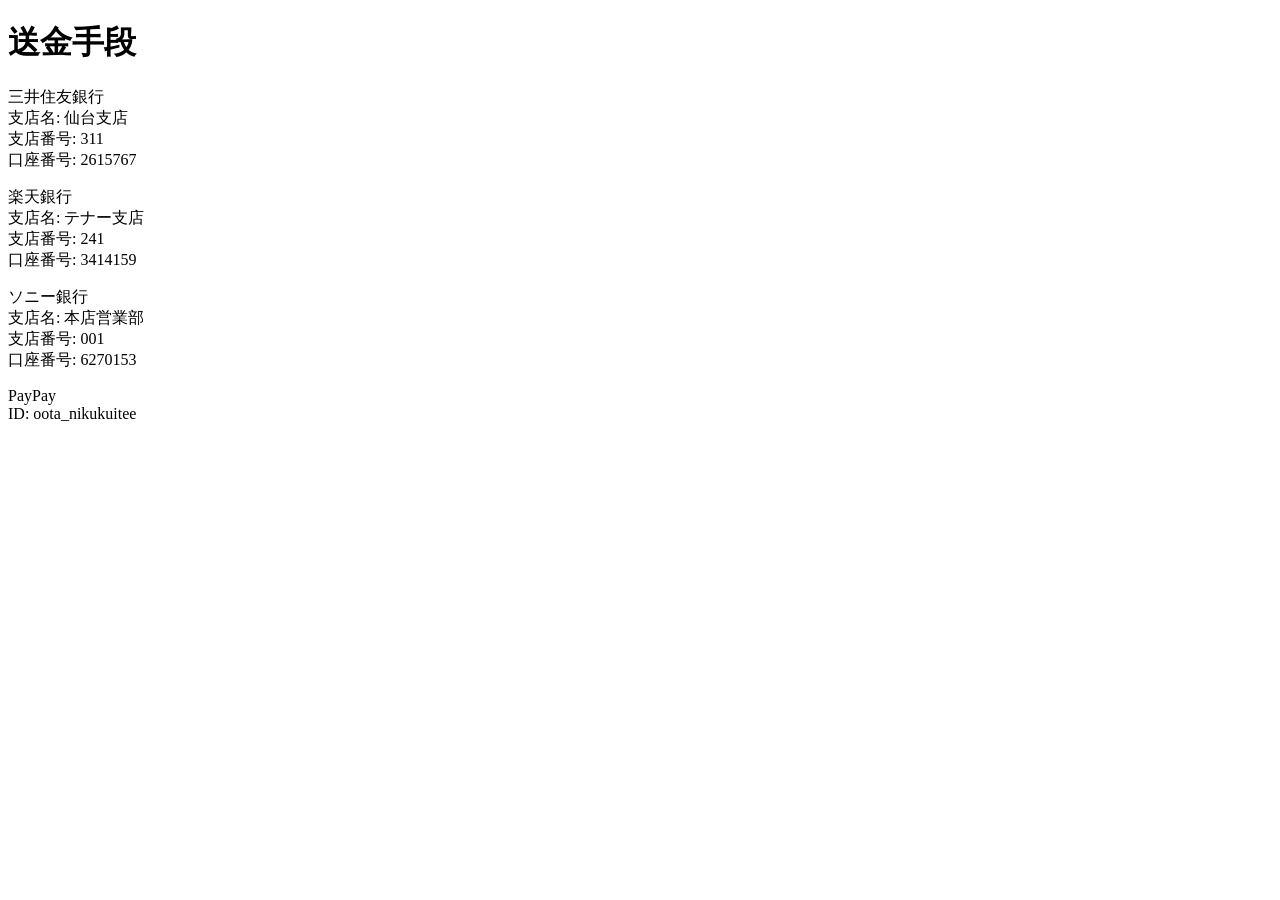
==== payment/index.html @ 0c88f000 "Update index.html" ====
<!DOCTYPE html>
<html lang="ja">
  <head>
    <meta charset="UTF-8" />
    <title>送金手段</title>
  </head>
  <body>
    <h1>送金手段</h1>

    <p>
      三井住友銀行<br />
      支店名: 仙台支店<br />
      支店番号: 311<br />
      口座番号: 2615767
    </p>
    
    <p>
      楽天銀行<br />
      支店名: テナー支店<br />
      支店番号: 241<br />
      口座番号: 3414159
    </p>

    <p>
      ソニー銀行<br />
      支店名: 本店営業部<br />
      支店番号: 001<br />
      口座番号: 6270153
    </p>
    
    <p>
      PayPay<br />
      ID: oota_nikukuitee
    </p>
  </body>
</html>
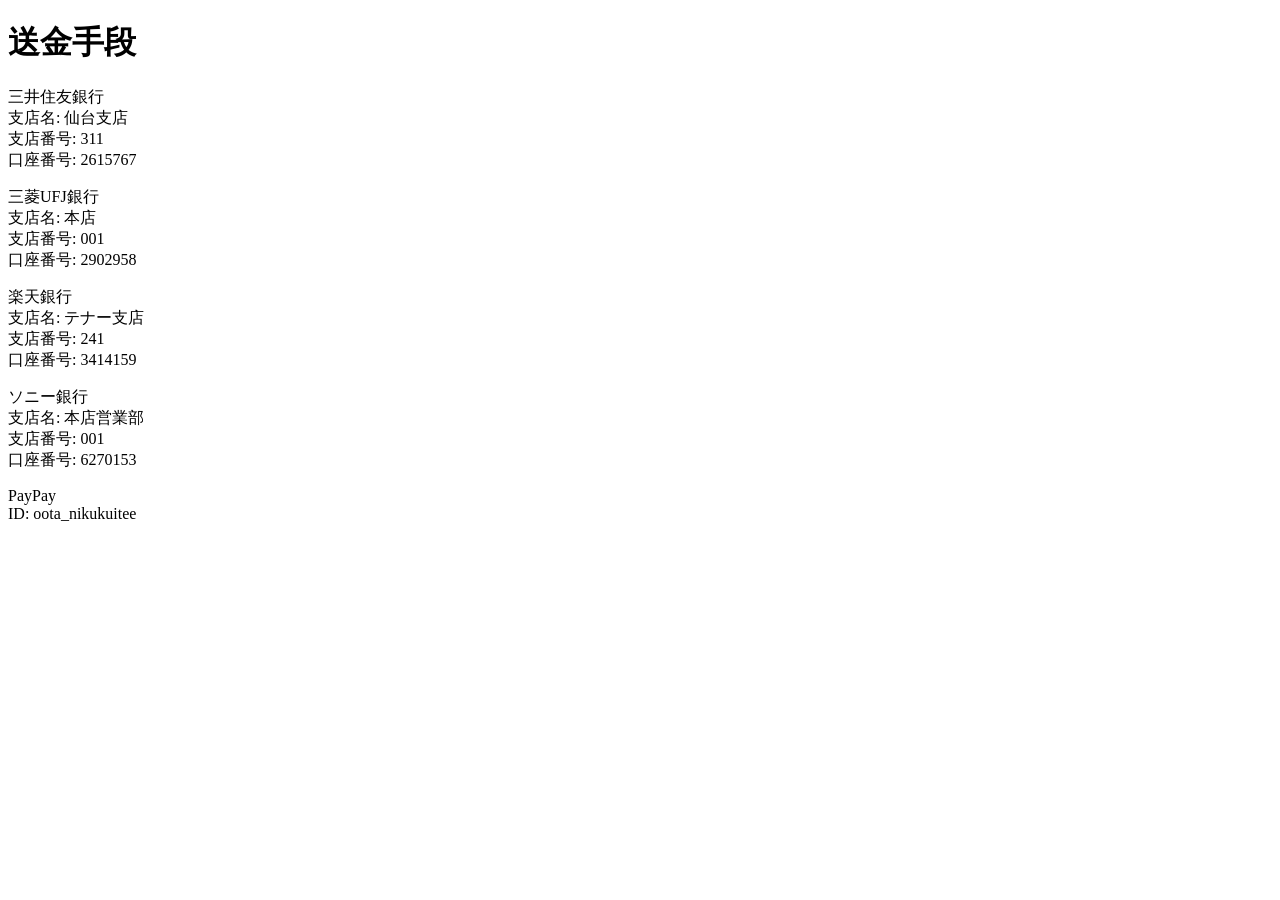
==== commit 0eb98aea: "docs: payment address" ====
--- a/payment/index.html
+++ b/payment/index.html
@@ -13,7 +13,14 @@
       支店番号: 311<br />
       口座番号: 2615767
     </p>
-    
+
+    <p>
+      三菱UFJ銀行<br />
+      支店名: 本店<br />
+      支店番号: 001<br />
+      口座番号: 2902958
+    </p>
+
     <p>
       楽天銀行<br />
       支店名: テナー支店<br />
@@ -27,7 +34,7 @@
       支店番号: 001<br />
       口座番号: 6270153
     </p>
-    
+
     <p>
       PayPay<br />
       ID: oota_nikukuitee
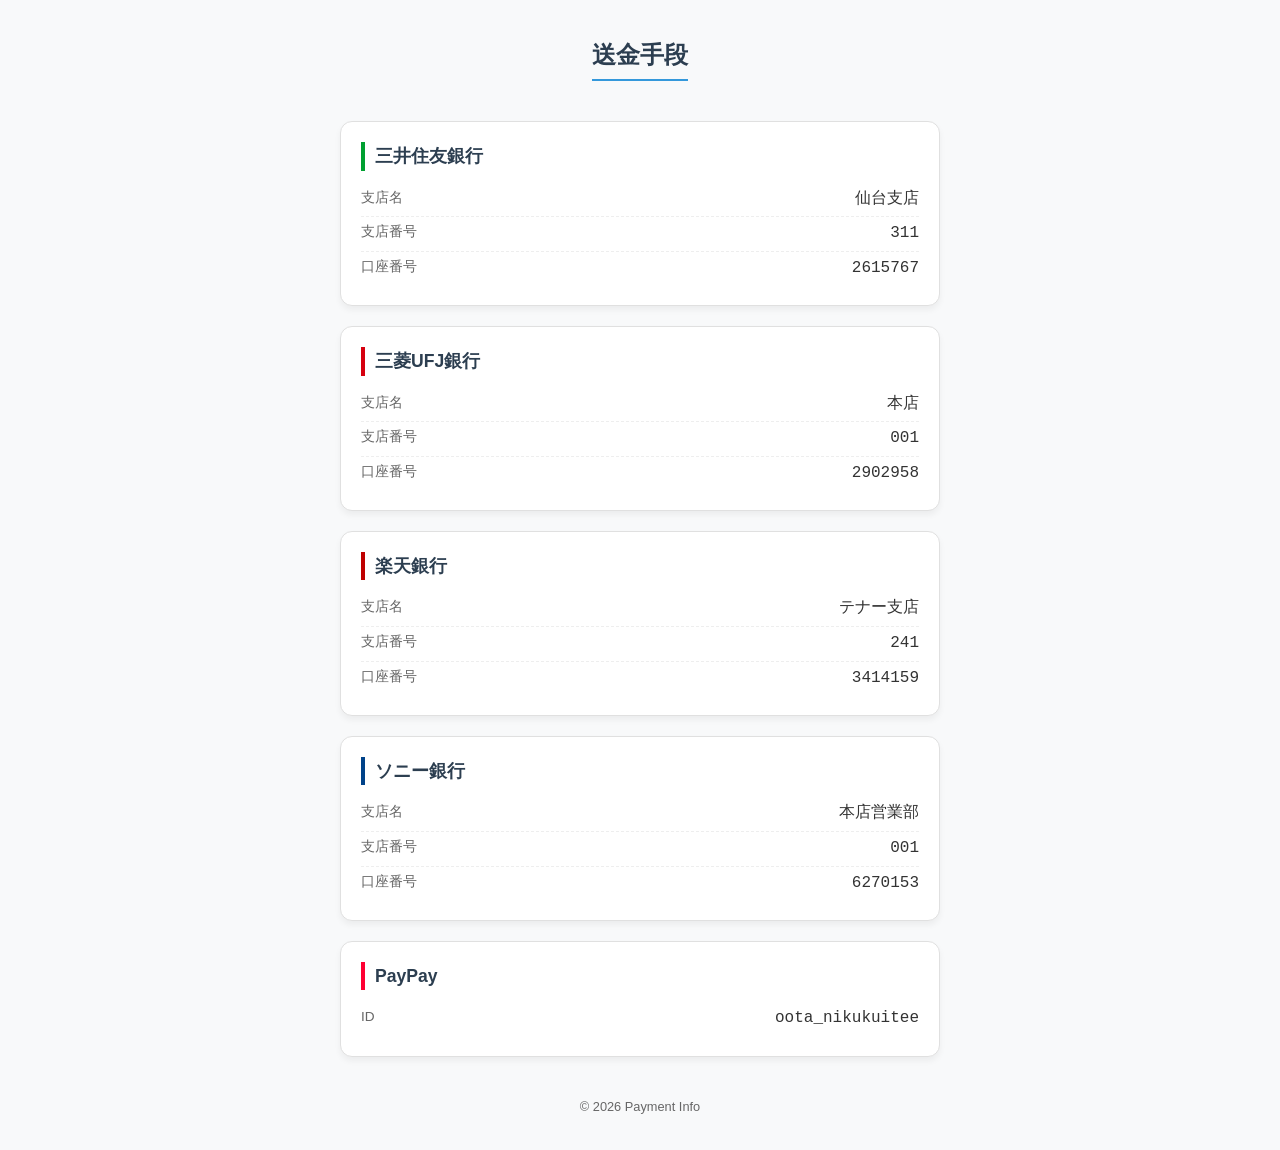
==== commit bc83712b: "feat: change payment page style" ====
--- a/payment/index.html
+++ b/payment/index.html
@@ -1,43 +1,264 @@
 <!DOCTYPE html>
 <html lang="ja">
-  <head>
-    <meta charset="UTF-8" />
-    <title>送金手段</title>
-  </head>
-  <body>
-    <h1>送金手段</h1>
-
-    <p>
-      三井住友銀行<br />
-      支店名: 仙台支店<br />
-      支店番号: 311<br />
-      口座番号: 2615767
-    </p>
-
-    <p>
-      三菱UFJ銀行<br />
-      支店名: 本店<br />
-      支店番号: 001<br />
-      口座番号: 2902958
-    </p>
-
-    <p>
-      楽天銀行<br />
-      支店名: テナー支店<br />
-      支店番号: 241<br />
-      口座番号: 3414159
-    </p>
-
-    <p>
-      ソニー銀行<br />
-      支店名: 本店営業部<br />
-      支店番号: 001<br />
-      口座番号: 6270153
-    </p>
-
-    <p>
-      PayPay<br />
-      ID: oota_nikukuitee
-    </p>
-  </body>
+
+<head>
+  <meta charset="UTF-8">
+  <meta name="viewport" content="width=device-width, initial-scale=1.0">
+  <title>送金手段</title>
+  <style>
+    :root {
+      --primary-color: #2c3e50;
+      --bg-color: #f8f9fa;
+      --card-bg: #ffffff;
+      --text-main: #333333;
+      --text-sub: #666666;
+      --border-color: #e0e0e0;
+      --accent-color: #3498db;
+    }
+
+    body {
+      font-family: "Helvetica Neue", Arial, "Hiragino Kaku Gothic ProN", "Hiragino Sans", Meiryo, sans-serif;
+      background-color: var(--bg-color);
+      color: var(--text-main);
+      line-height: 1.6;
+      margin: 0;
+      padding: 20px;
+      display: flex;
+      justify-content: center;
+    }
+
+    .container {
+      max-width: 600px;
+      width: 100%;
+    }
+
+    header {
+      text-align: center;
+      margin-bottom: 30px;
+    }
+
+    h1 {
+      font-size: 1.5rem;
+      color: var(--primary-color);
+      margin-bottom: 10px;
+      border-bottom: 2px solid var(--accent-color);
+      display: inline-block;
+      padding-bottom: 5px;
+    }
+
+    .notice {
+      font-size: 0.9rem;
+      color: var(--text-sub);
+      margin-bottom: 20px;
+      text-align: center;
+    }
+
+    .card-grid {
+      display: grid;
+      gap: 20px;
+    }
+
+    .card {
+      background: var(--card-bg);
+      border-radius: 12px;
+      padding: 20px;
+      box-shadow: 0 4px 6px rgba(0, 0, 0, 0.05);
+      border: 1px solid var(--border-color);
+      transition: transform 0.2s ease;
+    }
+
+    .card:hover {
+      transform: translateY(-2px);
+      box-shadow: 0 6px 12px rgba(0, 0, 0, 0.1);
+    }
+
+    .bank-name {
+      font-weight: bold;
+      font-size: 1.1rem;
+      color: var(--primary-color);
+      margin-bottom: 12px;
+      display: flex;
+      align-items: center;
+      border-left: 4px solid var(--accent-color);
+      padding-left: 10px;
+    }
+
+    .info-row {
+      display: flex;
+      justify-content: space-between;
+      padding: 4px 0;
+      border-bottom: 1px dashed #eee;
+    }
+
+    .info-row:last-child {
+      border-bottom: none;
+    }
+
+    .label {
+      color: var(--text-sub);
+      font-size: 0.85rem;
+      flex-shrink: 0;
+      width: 80px;
+    }
+
+    .value {
+      font-family: "SF Mono", "Monaco", "Inconsolata", monospace;
+      font-weight: 500;
+      color: var(--text-main);
+      text-align: right;
+      word-break: break-all;
+    }
+
+    .copy-btn {
+      background: none;
+      border: 1px solid var(--accent-color);
+      color: var(--accent-color);
+      border-radius: 4px;
+      padding: 2px 8px;
+      font-size: 0.7rem;
+      cursor: pointer;
+      margin-left: 8px;
+      transition: all 0.2s;
+    }
+
+    .copy-btn:hover {
+      background: var(--accent-color);
+      color: white;
+    }
+
+    /* Bank specific colors */
+    .smbc {
+      --accent-color: #00a031;
+    }
+
+    .mufg {
+      --accent-color: #d6000f;
+    }
+
+    .rakuten {
+      --accent-color: #bf0000;
+    }
+
+    .sony {
+      --accent-color: #004289;
+    }
+
+    .paypay {
+      --accent-color: #ff0033;
+    }
+
+    footer {
+      margin-top: 40px;
+      text-align: center;
+      font-size: 0.8rem;
+      color: var(--text-sub);
+    }
+
+    @media (max-width: 480px) {
+      body {
+        padding: 15px;
+      }
+
+      .card {
+        padding: 15px;
+      }
+
+      h1 {
+        font-size: 1.3rem;
+      }
+    }
+  </style>
+</head>
+
+<body>
+  <div class="container">
+    <header>
+      <h1>送金手段</h1>
+    </header>
+
+    <div class="card-grid">
+      <!-- 三井住友銀行 -->
+      <div class="card smbc">
+        <div class="bank-name">三井住友銀行</div>
+        <div class="info-row">
+          <span class="label">支店名</span>
+          <span class="value">仙台支店</span>
+        </div>
+        <div class="info-row">
+          <span class="label">支店番号</span>
+          <span class="value">311</span>
+        </div>
+        <div class="info-row">
+          <span class="label">口座番号</span>
+          <span class="value">2615767</span>
+        </div>
+      </div>
+
+      <!-- 三菱UFJ銀行 -->
+      <div class="card mufg">
+        <div class="bank-name">三菱UFJ銀行</div>
+        <div class="info-row">
+          <span class="label">支店名</span>
+          <span class="value">本店</span>
+        </div>
+        <div class="info-row">
+          <span class="label">支店番号</span>
+          <span class="value">001</span>
+        </div>
+        <div class="info-row">
+          <span class="label">口座番号</span>
+          <span class="value">2902958</span>
+        </div>
+      </div>
+
+      <!-- 楽天銀行 -->
+      <div class="card rakuten">
+        <div class="bank-name">楽天銀行</div>
+        <div class="info-row">
+          <span class="label">支店名</span>
+          <span class="value">テナー支店</span>
+        </div>
+        <div class="info-row">
+          <span class="label">支店番号</span>
+          <span class="value">241</span>
+        </div>
+        <div class="info-row">
+          <span class="label">口座番号</span>
+          <span class="value">3414159</span>
+        </div>
+      </div>
+
+      <!-- ソニー銀行 -->
+      <div class="card sony">
+        <div class="bank-name">ソニー銀行</div>
+        <div class="info-row">
+          <span class="label">支店名</span>
+          <span class="value">本店営業部</span>
+        </div>
+        <div class="info-row">
+          <span class="label">支店番号</span>
+          <span class="value">001</span>
+        </div>
+        <div class="info-row">
+          <span class="label">口座番号</span>
+          <span class="value">6270153</span>
+        </div>
+      </div>
+
+      <!-- PayPay -->
+      <div class="card paypay">
+        <div class="bank-name">PayPay</div>
+        <div class="info-row">
+          <span class="label">ID</span>
+          <span class="value">oota_nikukuitee</span>
+        </div>
+      </div>
+    </div>
+
+    <footer>
+      <p>&copy; 2026 Payment Info</p>
+    </footer>
+  </div>
+</body>
+
 </html>
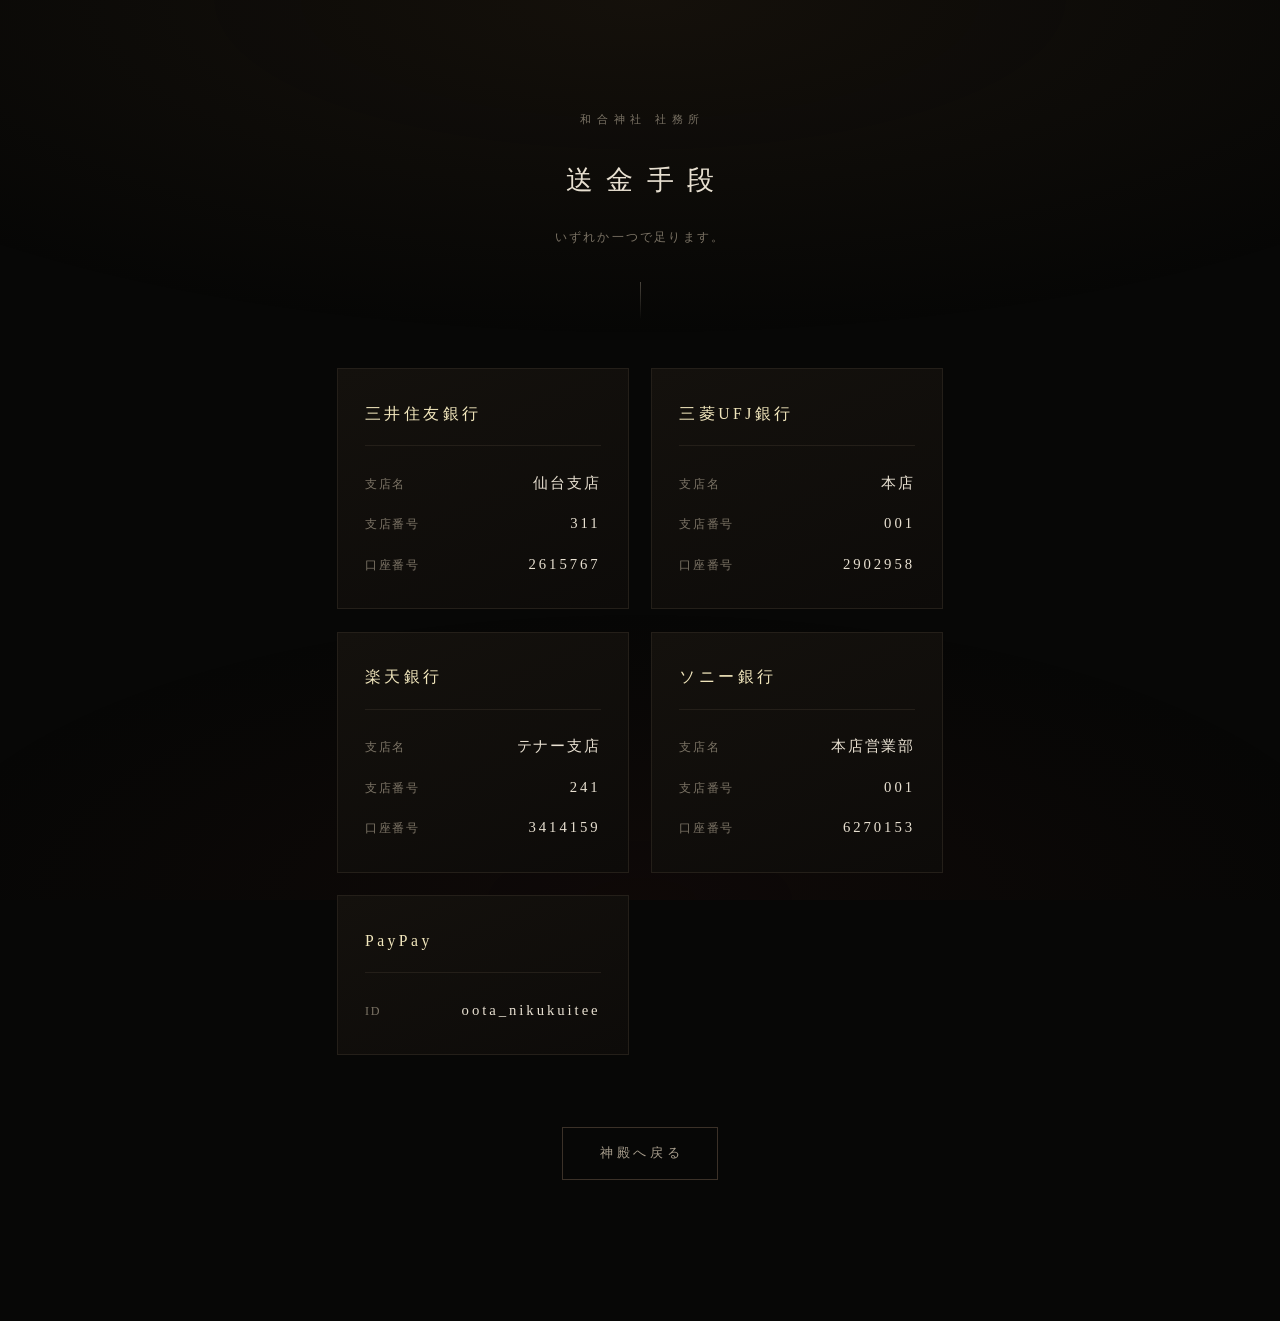
==== commit 689cea89: "fix: 社務所ページに装丁を与える payment ページにはスタイルが一枚も当たっておらず、本殿の闇から来ると 既定の白背景・Times のまま素の状態で表示されていた。viewport の指定も" ====
--- a/payment/index.html
+++ b/payment/index.html
@@ -2,263 +2,77 @@
 <html lang="ja">
 
 <head>
-  <meta charset="UTF-8">
-  <meta name="viewport" content="width=device-width, initial-scale=1.0">
+  <meta charset="UTF-8" />
+  <meta name="viewport" content="width=device-width, initial-scale=1" />
+  <meta name="color-scheme" content="dark" />
   <title>送金手段</title>
-  <style>
-    :root {
-      --primary-color: #2c3e50;
-      --bg-color: #f8f9fa;
-      --card-bg: #ffffff;
-      --text-main: #333333;
-      --text-sub: #666666;
-      --border-color: #e0e0e0;
-      --accent-color: #3498db;
-    }
-
-    body {
-      font-family: "Helvetica Neue", Arial, "Hiragino Kaku Gothic ProN", "Hiragino Sans", Meiryo, sans-serif;
-      background-color: var(--bg-color);
-      color: var(--text-main);
-      line-height: 1.6;
-      margin: 0;
-      padding: 20px;
-      display: flex;
-      justify-content: center;
-    }
-
-    .container {
-      max-width: 600px;
-      width: 100%;
-    }
-
-    header {
-      text-align: center;
-      margin-bottom: 30px;
-    }
-
-    h1 {
-      font-size: 1.5rem;
-      color: var(--primary-color);
-      margin-bottom: 10px;
-      border-bottom: 2px solid var(--accent-color);
-      display: inline-block;
-      padding-bottom: 5px;
-    }
-
-    .notice {
-      font-size: 0.9rem;
-      color: var(--text-sub);
-      margin-bottom: 20px;
-      text-align: center;
-    }
-
-    .card-grid {
-      display: grid;
-      gap: 20px;
-    }
-
-    .card {
-      background: var(--card-bg);
-      border-radius: 12px;
-      padding: 20px;
-      box-shadow: 0 4px 6px rgba(0, 0, 0, 0.05);
-      border: 1px solid var(--border-color);
-      transition: transform 0.2s ease;
-    }
-
-    .card:hover {
-      transform: translateY(-2px);
-      box-shadow: 0 6px 12px rgba(0, 0, 0, 0.1);
-    }
-
-    .bank-name {
-      font-weight: bold;
-      font-size: 1.1rem;
-      color: var(--primary-color);
-      margin-bottom: 12px;
-      display: flex;
-      align-items: center;
-      border-left: 4px solid var(--accent-color);
-      padding-left: 10px;
-    }
-
-    .info-row {
-      display: flex;
-      justify-content: space-between;
-      padding: 4px 0;
-      border-bottom: 1px dashed #eee;
-    }
-
-    .info-row:last-child {
-      border-bottom: none;
-    }
-
-    .label {
-      color: var(--text-sub);
-      font-size: 0.85rem;
-      flex-shrink: 0;
-      width: 80px;
-    }
-
-    .value {
-      font-family: "SF Mono", "Monaco", "Inconsolata", monospace;
-      font-weight: 500;
-      color: var(--text-main);
-      text-align: right;
-      word-break: break-all;
-    }
-
-    .copy-btn {
-      background: none;
-      border: 1px solid var(--accent-color);
-      color: var(--accent-color);
-      border-radius: 4px;
-      padding: 2px 8px;
-      font-size: 0.7rem;
-      cursor: pointer;
-      margin-left: 8px;
-      transition: all 0.2s;
-    }
-
-    .copy-btn:hover {
-      background: var(--accent-color);
-      color: white;
-    }
-
-    /* Bank specific colors */
-    .smbc {
-      --accent-color: #00a031;
-    }
-
-    .mufg {
-      --accent-color: #d6000f;
-    }
-
-    .rakuten {
-      --accent-color: #bf0000;
-    }
-
-    .sony {
-      --accent-color: #004289;
-    }
-
-    .paypay {
-      --accent-color: #ff0033;
-    }
-
-    footer {
-      margin-top: 40px;
-      text-align: center;
-      font-size: 0.8rem;
-      color: var(--text-sub);
-    }
-
-    @media (max-width: 480px) {
-      body {
-        padding: 15px;
-      }
-
-      .card {
-        padding: 15px;
-      }
-
-      h1 {
-        font-size: 1.3rem;
-      }
-    }
-  </style>
+  <meta name="description" content="和合神社 社務所。奉納の手続き。" />
+  <meta name="robots" content="noindex" />
+  <link rel="icon" href="../images/mayo_fusion.png" />
+  <link rel="stylesheet" href="../assets/payment.css" />
 </head>
 
 <body>
-  <div class="container">
-    <header>
-      <h1>送金手段</h1>
+  <main class="sheet">
+
+    <header class="sheet__head">
+      <p class="sheet__over">和合神社 社務所</p>
+      <h1 class="sheet__title">送金手段</h1>
+      <p class="sheet__note">いずれか一つで足ります。</p>
     </header>
 
-    <div class="card-grid">
-      <!-- 三井住友銀行 -->
-      <div class="card smbc">
-        <div class="bank-name">三井住友銀行</div>
-        <div class="info-row">
-          <span class="label">支店名</span>
-          <span class="value">仙台支店</span>
-        </div>
-        <div class="info-row">
-          <span class="label">支店番号</span>
-          <span class="value">311</span>
-        </div>
-        <div class="info-row">
-          <span class="label">口座番号</span>
-          <span class="value">2615767</span>
-        </div>
-      </div>
+    <ul class="accounts">
 
-      <!-- 三菱UFJ銀行 -->
-      <div class="card mufg">
-        <div class="bank-name">三菱UFJ銀行</div>
-        <div class="info-row">
-          <span class="label">支店名</span>
-          <span class="value">本店</span>
-        </div>
-        <div class="info-row">
-          <span class="label">支店番号</span>
-          <span class="value">001</span>
-        </div>
-        <div class="info-row">
-          <span class="label">口座番号</span>
-          <span class="value">2902958</span>
-        </div>
-      </div>
+      <li class="account">
+        <h2 class="account__name">三井住友銀行</h2>
+        <dl class="account__body">
+          <div><dt>支店名</dt><dd>仙台支店</dd></div>
+          <div><dt>支店番号</dt><dd class="num">311</dd></div>
+          <div><dt>口座番号</dt><dd class="num">2615767</dd></div>
+        </dl>
+      </li>
 
-      <!-- 楽天銀行 -->
-      <div class="card rakuten">
-        <div class="bank-name">楽天銀行</div>
-        <div class="info-row">
-          <span class="label">支店名</span>
-          <span class="value">テナー支店</span>
-        </div>
-        <div class="info-row">
-          <span class="label">支店番号</span>
-          <span class="value">241</span>
-        </div>
-        <div class="info-row">
-          <span class="label">口座番号</span>
-          <span class="value">3414159</span>
-        </div>
-      </div>
+      <li class="account">
+        <h2 class="account__name">三菱UFJ銀行</h2>
+        <dl class="account__body">
+          <div><dt>支店名</dt><dd>本店</dd></div>
+          <div><dt>支店番号</dt><dd class="num">001</dd></div>
+          <div><dt>口座番号</dt><dd class="num">2902958</dd></div>
+        </dl>
+      </li>
 
-      <!-- ソニー銀行 -->
-      <div class="card sony">
-        <div class="bank-name">ソニー銀行</div>
-        <div class="info-row">
-          <span class="label">支店名</span>
-          <span class="value">本店営業部</span>
-        </div>
-        <div class="info-row">
-          <span class="label">支店番号</span>
-          <span class="value">001</span>
-        </div>
-        <div class="info-row">
-          <span class="label">口座番号</span>
-          <span class="value">6270153</span>
-        </div>
-      </div>
+      <li class="account">
+        <h2 class="account__name">楽天銀行</h2>
+        <dl class="account__body">
+          <div><dt>支店名</dt><dd>テナー支店</dd></div>
+          <div><dt>支店番号</dt><dd class="num">241</dd></div>
+          <div><dt>口座番号</dt><dd class="num">3414159</dd></div>
+        </dl>
+      </li>
 
-      <!-- PayPay -->
-      <div class="card paypay">
-        <div class="bank-name">PayPay</div>
-        <div class="info-row">
-          <span class="label">ID</span>
-          <span class="value">oota_nikukuitee</span>
-        </div>
-      </div>
-    </div>
+      <li class="account">
+        <h2 class="account__name">ソニー銀行</h2>
+        <dl class="account__body">
+          <div><dt>支店名</dt><dd>本店営業部</dd></div>
+          <div><dt>支店番号</dt><dd class="num">001</dd></div>
+          <div><dt>口座番号</dt><dd class="num">6270153</dd></div>
+        </dl>
+      </li>
 
-    <footer>
-      <p>&copy; 2026 Payment Info</p>
-    </footer>
-  </div>
+      <li class="account">
+        <h2 class="account__name">PayPay</h2>
+        <dl class="account__body">
+          <div><dt>ID</dt><dd class="num">oota_nikukuitee</dd></div>
+        </dl>
+      </li>
+
+    </ul>
+
+    <p class="back-wrap">
+      <a class="back" href="../index.html">神殿へ戻る</a>
+    </p>
+
+  </main>
 </body>
 
 </html>
--- a/assets/payment.css
+++ b/assets/payment.css
@@ -0,0 +1,195 @@
+@charset "UTF-8";
+
+/* ══════════════════════════════════════════
+   和合神社 社務所 — 奉納の手続き
+   本殿（assets/style.css）とは独立して読み込む
+   ══════════════════════════════════════════ */
+
+:root {
+  --ink:        #070706;
+  --paper:      #e8e0d1;
+  --paper-dim:  #a89e8d;
+  --paper-far:  #7b7365;
+  --mayo:       #f2e7bd;
+  --ketchup:    #b02a22;
+  --line:       #241f19;
+
+  --serif: "Hiragino Mincho ProN", "HiraMinProN-W3", "Yu Mincho", YuMincho,
+           "Noto Serif JP", "Sawarabi Mincho", "MS PMincho", serif;
+
+  --ease: cubic-bezier(.25, .8, .3, 1);
+}
+
+*, *::before, *::after { box-sizing: border-box; }
+
+body {
+  margin: 0;
+  min-height: 100vh;
+  background: var(--ink);
+  color: var(--paper-dim);
+  font-family: var(--serif);
+  font-size: 15px;
+  line-height: 2;
+  letter-spacing: .12em;
+  -webkit-font-smoothing: antialiased;
+}
+
+/* 本殿と同じ、底からの淡い温度 */
+body::before {
+  content: "";
+  position: fixed;
+  inset: 0;
+  z-index: -1;
+  background:
+    radial-gradient(120% 60% at 50% 0%,   rgba(60, 44, 26, .26), transparent 62%),
+    radial-gradient(90%  50% at 50% 100%, rgba(52, 20, 16, .18), transparent 64%);
+  pointer-events: none;
+}
+
+.sheet {
+  max-width: 760px;
+  margin: 0 auto;
+  padding: 12vh 6vw 14vh;
+}
+
+/* ── 頭 ────────────────────────────────── */
+
+.sheet__head { text-align: center; }
+
+.sheet__over {
+  margin: 0;
+  font-size: .7rem;
+  letter-spacing: .5em;
+  text-indent: .5em;
+  color: var(--paper-far);
+}
+
+.sheet__title {
+  margin: 1.4rem 0 0;
+  font-size: clamp(1.3rem, 5vw, 1.7rem);
+  font-weight: 400;
+  letter-spacing: .5em;
+  text-indent: .5em;
+  color: var(--paper);
+}
+
+.sheet__note {
+  margin: 1.1rem 0 0;
+  font-size: .78rem;
+  letter-spacing: .18em;
+  color: var(--paper-far);
+  text-align: center;
+}
+
+/* 罫は見出しのひとまとまりを締める位置に置く */
+.sheet__head::after {
+  content: "";
+  display: block;
+  width: 1px;
+  height: 2.4rem;
+  margin: 2rem auto 0;
+  background: linear-gradient(to bottom, #4a453d, transparent);
+}
+
+/* ── 口座 ──────────────────────────────── */
+
+.accounts {
+  margin: 3rem 0 0;
+  padding: 0;
+  list-style: none;
+  display: grid;
+  grid-template-columns: repeat(auto-fit, minmax(280px, 1fr));
+  gap: 1.4rem;
+}
+
+.account {
+  padding: 1.8rem 1.7rem;
+  background: linear-gradient(158deg, #14110d, #0d0b09);
+  border: 1px solid var(--line);
+  transition: border-color .8s var(--ease);
+}
+
+.account:hover { border-color: #3a322a; }
+
+.account__name {
+  margin: 0 0 1.4rem;
+  padding-bottom: 1rem;
+  border-bottom: 1px solid var(--line);
+  font-size: .98rem;
+  font-weight: 400;
+  letter-spacing: .22em;
+  color: var(--mayo);
+}
+
+.account__body {
+  margin: 0;
+  display: flex;
+  flex-direction: column;
+  gap: .7rem;
+}
+
+.account__body > div {
+  display: flex;
+  align-items: baseline;
+  justify-content: space-between;
+  gap: 1.2rem;
+}
+
+.account__body dt {
+  flex: none;
+  font-size: .76rem;
+  letter-spacing: .14em;
+  color: var(--paper-far);
+}
+
+.account__body dd {
+  margin: 0;
+  text-align: right;
+  font-size: .92rem;
+  color: var(--paper);
+  overflow-wrap: anywhere;
+}
+
+/* 番号は桁が揃って読めることを最優先する */
+.num {
+  font-variant-numeric: tabular-nums;
+  letter-spacing: .2em;
+  /* 末尾の字間ぶん右に空くのを打ち消す */
+  margin-right: -.2em;
+}
+
+/* ── 戻り ──────────────────────────────── */
+
+.back-wrap { margin-top: 4.5rem; text-align: center; }
+
+.back {
+  display: inline-block;
+  padding: 1em 2.6em;
+  border: 1px solid #3b3128;
+  color: var(--paper-dim);
+  font-size: .8rem;
+  letter-spacing: .3em;
+  text-indent: .3em;
+  text-decoration: none;
+  transition: color .8s var(--ease), border-color .8s var(--ease), background .8s var(--ease);
+}
+
+.back:hover, .back:focus-visible {
+  color: var(--mayo);
+  border-color: #55462d;
+  background: rgba(255, 178, 87, .05);
+}
+
+:focus-visible { outline: 1px solid var(--paper-far); outline-offset: 4px; }
+
+/* ── 小さな画面 ────────────────────────── */
+
+@media (max-width: 560px) {
+  .sheet { padding: 8vh 6vw 12vh; }
+  .accounts { margin-top: 2.4rem; gap: 1.1rem; }
+  .account { padding: 1.5rem 1.3rem; }
+}
+
+@media (prefers-reduced-motion: reduce) {
+  * { transition-duration: .001ms !important; }
+}
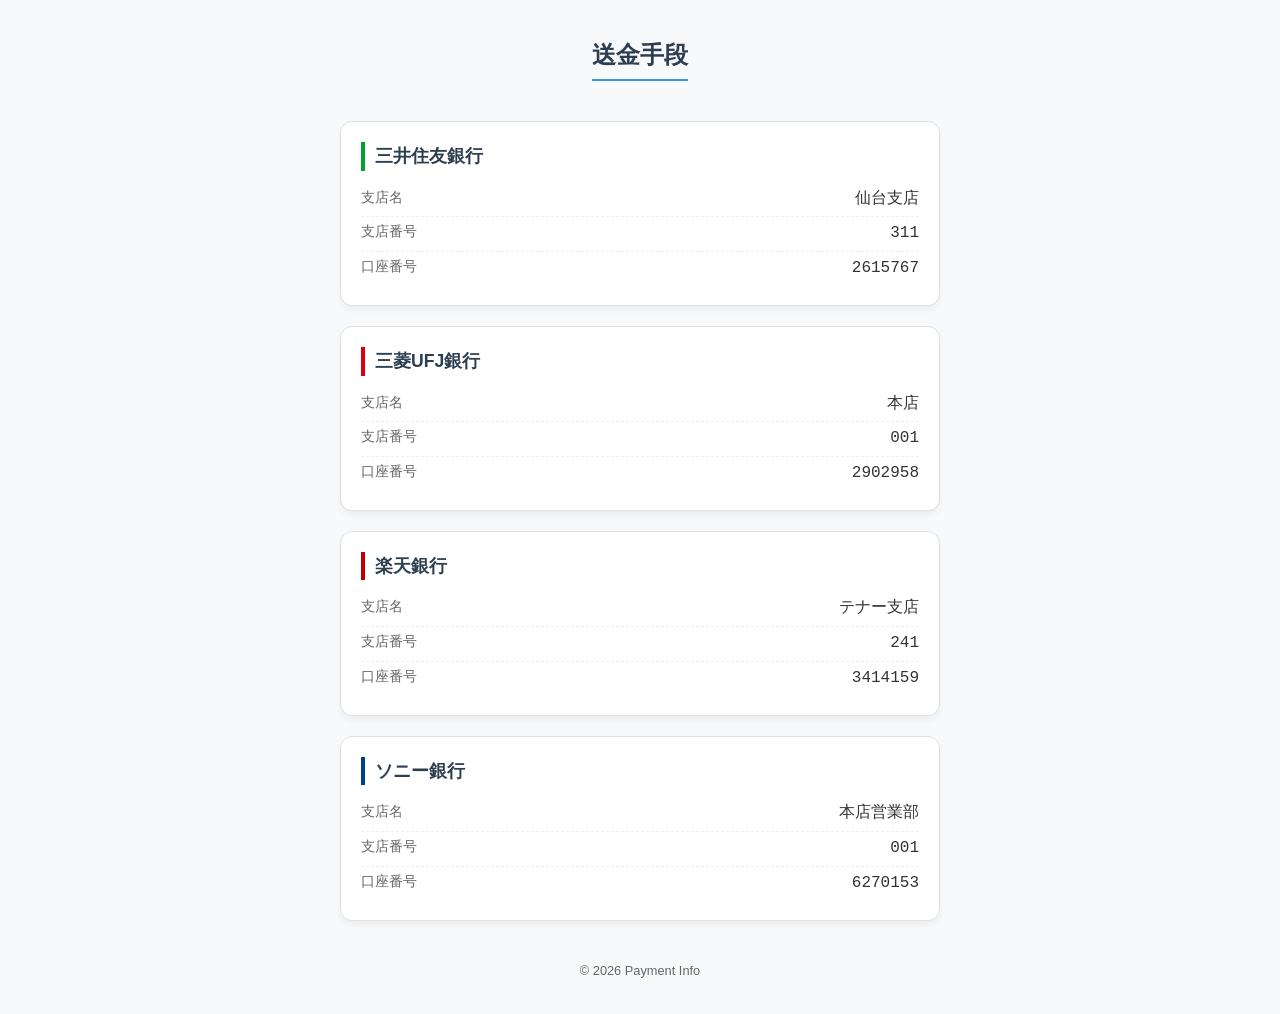
==== commit 1be99575: "fix: drop PayPay from the payment methods page The PayPay account should no longer be offered as a w" ====
--- a/payment/index.html
+++ b/payment/index.html
@@ -2,77 +2,250 @@
 <html lang="ja">
 
 <head>
-  <meta charset="UTF-8" />
-  <meta name="viewport" content="width=device-width, initial-scale=1" />
-  <meta name="color-scheme" content="dark" />
+  <meta charset="UTF-8">
+  <meta name="viewport" content="width=device-width, initial-scale=1.0">
   <title>送金手段</title>
-  <meta name="description" content="和合神社 社務所。奉納の手続き。" />
-  <meta name="robots" content="noindex" />
-  <link rel="icon" href="../images/mayo_fusion.png" />
-  <link rel="stylesheet" href="../assets/payment.css" />
+  <style>
+    :root {
+      --primary-color: #2c3e50;
+      --bg-color: #f8f9fa;
+      --card-bg: #ffffff;
+      --text-main: #333333;
+      --text-sub: #666666;
+      --border-color: #e0e0e0;
+      --accent-color: #3498db;
+    }
+
+    body {
+      font-family: "Helvetica Neue", Arial, "Hiragino Kaku Gothic ProN", "Hiragino Sans", Meiryo, sans-serif;
+      background-color: var(--bg-color);
+      color: var(--text-main);
+      line-height: 1.6;
+      margin: 0;
+      padding: 20px;
+      display: flex;
+      justify-content: center;
+    }
+
+    .container {
+      max-width: 600px;
+      width: 100%;
+    }
+
+    header {
+      text-align: center;
+      margin-bottom: 30px;
+    }
+
+    h1 {
+      font-size: 1.5rem;
+      color: var(--primary-color);
+      margin-bottom: 10px;
+      border-bottom: 2px solid var(--accent-color);
+      display: inline-block;
+      padding-bottom: 5px;
+    }
+
+    .notice {
+      font-size: 0.9rem;
+      color: var(--text-sub);
+      margin-bottom: 20px;
+      text-align: center;
+    }
+
+    .card-grid {
+      display: grid;
+      gap: 20px;
+    }
+
+    .card {
+      background: var(--card-bg);
+      border-radius: 12px;
+      padding: 20px;
+      box-shadow: 0 4px 6px rgba(0, 0, 0, 0.05);
+      border: 1px solid var(--border-color);
+      transition: transform 0.2s ease;
+    }
+
+    .card:hover {
+      transform: translateY(-2px);
+      box-shadow: 0 6px 12px rgba(0, 0, 0, 0.1);
+    }
+
+    .bank-name {
+      font-weight: bold;
+      font-size: 1.1rem;
+      color: var(--primary-color);
+      margin-bottom: 12px;
+      display: flex;
+      align-items: center;
+      border-left: 4px solid var(--accent-color);
+      padding-left: 10px;
+    }
+
+    .info-row {
+      display: flex;
+      justify-content: space-between;
+      padding: 4px 0;
+      border-bottom: 1px dashed #eee;
+    }
+
+    .info-row:last-child {
+      border-bottom: none;
+    }
+
+    .label {
+      color: var(--text-sub);
+      font-size: 0.85rem;
+      flex-shrink: 0;
+      width: 80px;
+    }
+
+    .value {
+      font-family: "SF Mono", "Monaco", "Inconsolata", monospace;
+      font-weight: 500;
+      color: var(--text-main);
+      text-align: right;
+      word-break: break-all;
+    }
+
+    .copy-btn {
+      background: none;
+      border: 1px solid var(--accent-color);
+      color: var(--accent-color);
+      border-radius: 4px;
+      padding: 2px 8px;
+      font-size: 0.7rem;
+      cursor: pointer;
+      margin-left: 8px;
+      transition: all 0.2s;
+    }
+
+    .copy-btn:hover {
+      background: var(--accent-color);
+      color: white;
+    }
+
+    /* Bank specific colors */
+    .smbc {
+      --accent-color: #00a031;
+    }
+
+    .mufg {
+      --accent-color: #d6000f;
+    }
+
+    .rakuten {
+      --accent-color: #bf0000;
+    }
+
+    .sony {
+      --accent-color: #004289;
+    }
+
+    footer {
+      margin-top: 40px;
+      text-align: center;
+      font-size: 0.8rem;
+      color: var(--text-sub);
+    }
+
+    @media (max-width: 480px) {
+      body {
+        padding: 15px;
+      }
+
+      .card {
+        padding: 15px;
+      }
+
+      h1 {
+        font-size: 1.3rem;
+      }
+    }
+  </style>
 </head>
 
 <body>
-  <main class="sheet">
-
-    <header class="sheet__head">
-      <p class="sheet__over">和合神社 社務所</p>
-      <h1 class="sheet__title">送金手段</h1>
-      <p class="sheet__note">いずれか一つで足ります。</p>
+  <div class="container">
+    <header>
+      <h1>送金手段</h1>
     </header>
 
-    <ul class="accounts">
-
-      <li class="account">
-        <h2 class="account__name">三井住友銀行</h2>
-        <dl class="account__body">
-          <div><dt>支店名</dt><dd>仙台支店</dd></div>
-          <div><dt>支店番号</dt><dd class="num">311</dd></div>
-          <div><dt>口座番号</dt><dd class="num">2615767</dd></div>
-        </dl>
-      </li>
-
-      <li class="account">
-        <h2 class="account__name">三菱UFJ銀行</h2>
-        <dl class="account__body">
-          <div><dt>支店名</dt><dd>本店</dd></div>
-          <div><dt>支店番号</dt><dd class="num">001</dd></div>
-          <div><dt>口座番号</dt><dd class="num">2902958</dd></div>
-        </dl>
-      </li>
-
-      <li class="account">
-        <h2 class="account__name">楽天銀行</h2>
-        <dl class="account__body">
-          <div><dt>支店名</dt><dd>テナー支店</dd></div>
-          <div><dt>支店番号</dt><dd class="num">241</dd></div>
-          <div><dt>口座番号</dt><dd class="num">3414159</dd></div>
-        </dl>
-      </li>
-
-      <li class="account">
-        <h2 class="account__name">ソニー銀行</h2>
-        <dl class="account__body">
-          <div><dt>支店名</dt><dd>本店営業部</dd></div>
-          <div><dt>支店番号</dt><dd class="num">001</dd></div>
-          <div><dt>口座番号</dt><dd class="num">6270153</dd></div>
-        </dl>
-      </li>
-
-      <li class="account">
-        <h2 class="account__name">PayPay</h2>
-        <dl class="account__body">
-          <div><dt>ID</dt><dd class="num">oota_nikukuitee</dd></div>
-        </dl>
-      </li>
-
-    </ul>
-
-    <p class="back-wrap">
-      <a class="back" href="../index.html">神殿へ戻る</a>
-    </p>
-
-  </main>
+    <div class="card-grid">
+      <!-- 三井住友銀行 -->
+      <div class="card smbc">
+        <div class="bank-name">三井住友銀行</div>
+        <div class="info-row">
+          <span class="label">支店名</span>
+          <span class="value">仙台支店</span>
+        </div>
+        <div class="info-row">
+          <span class="label">支店番号</span>
+          <span class="value">311</span>
+        </div>
+        <div class="info-row">
+          <span class="label">口座番号</span>
+          <span class="value">2615767</span>
+        </div>
+      </div>
+
+      <!-- 三菱UFJ銀行 -->
+      <div class="card mufg">
+        <div class="bank-name">三菱UFJ銀行</div>
+        <div class="info-row">
+          <span class="label">支店名</span>
+          <span class="value">本店</span>
+        </div>
+        <div class="info-row">
+          <span class="label">支店番号</span>
+          <span class="value">001</span>
+        </div>
+        <div class="info-row">
+          <span class="label">口座番号</span>
+          <span class="value">2902958</span>
+        </div>
+      </div>
+
+      <!-- 楽天銀行 -->
+      <div class="card rakuten">
+        <div class="bank-name">楽天銀行</div>
+        <div class="info-row">
+          <span class="label">支店名</span>
+          <span class="value">テナー支店</span>
+        </div>
+        <div class="info-row">
+          <span class="label">支店番号</span>
+          <span class="value">241</span>
+        </div>
+        <div class="info-row">
+          <span class="label">口座番号</span>
+          <span class="value">3414159</span>
+        </div>
+      </div>
+
+      <!-- ソニー銀行 -->
+      <div class="card sony">
+        <div class="bank-name">ソニー銀行</div>
+        <div class="info-row">
+          <span class="label">支店名</span>
+          <span class="value">本店営業部</span>
+        </div>
+        <div class="info-row">
+          <span class="label">支店番号</span>
+          <span class="value">001</span>
+        </div>
+        <div class="info-row">
+          <span class="label">口座番号</span>
+          <span class="value">6270153</span>
+        </div>
+      </div>
+    </div>
+
+    <footer>
+      <p>&copy; 2026 Payment Info</p>
+    </footer>
+  </div>
 </body>
 
 </html>
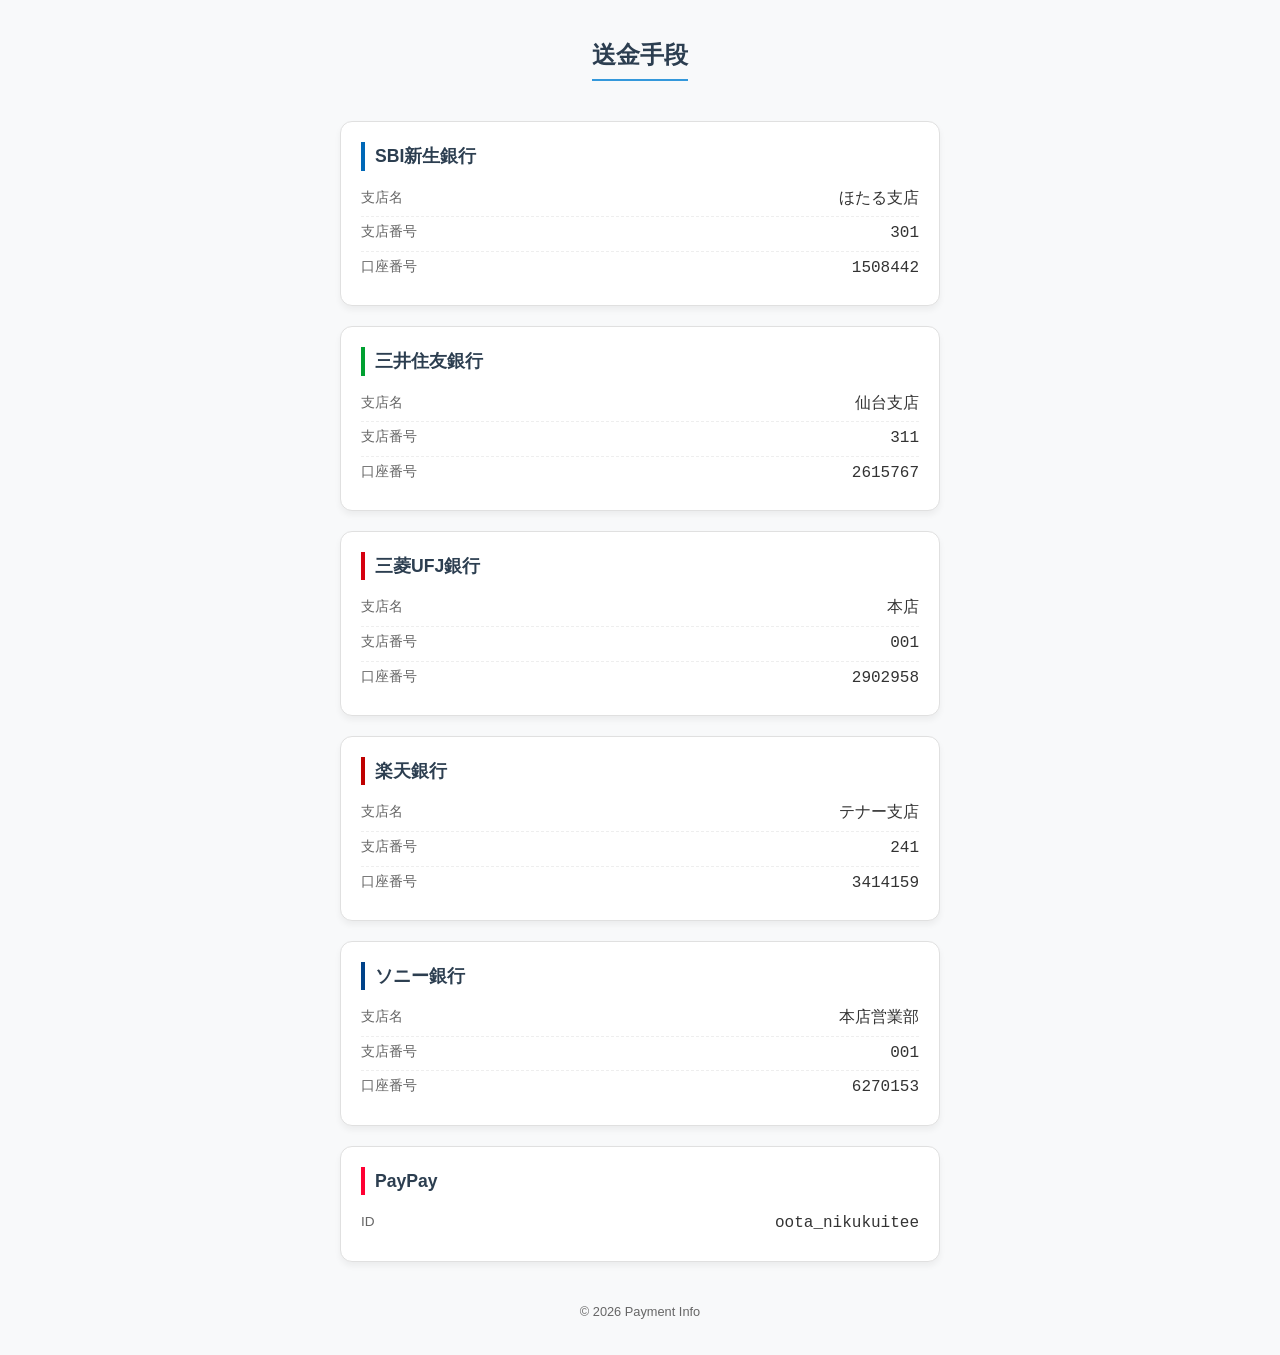
==== commit 3d4cb8bd: "feat: add SBI Shinsei Bank to the payment page Place it above Sumitomo Mitsui so it becomes the firs" ====
--- a/payment/index.html
+++ b/payment/index.html
@@ -127,6 +127,10 @@
     }
 
     /* Bank specific colors */
+    .sbi-shinsei {
+      --accent-color: #0068b7;
+    }
+
     .smbc {
       --accent-color: #00a031;
     }
@@ -141,6 +145,10 @@
 
     .sony {
       --accent-color: #004289;
+    }
+
+    .paypay {
+      --accent-color: #ff0033;
     }
 
     footer {
@@ -173,6 +181,23 @@
     </header>
 
     <div class="card-grid">
+      <!-- SBI新生銀行 -->
+      <div class="card sbi-shinsei">
+        <div class="bank-name">SBI新生銀行</div>
+        <div class="info-row">
+          <span class="label">支店名</span>
+          <span class="value">ほたる支店</span>
+        </div>
+        <div class="info-row">
+          <span class="label">支店番号</span>
+          <span class="value">301</span>
+        </div>
+        <div class="info-row">
+          <span class="label">口座番号</span>
+          <span class="value">1508442</span>
+        </div>
+      </div>
+
       <!-- 三井住友銀行 -->
       <div class="card smbc">
         <div class="bank-name">三井住友銀行</div>
@@ -238,6 +263,15 @@
         <div class="info-row">
           <span class="label">口座番号</span>
           <span class="value">6270153</span>
+        </div>
+      </div>
+
+      <!-- PayPay -->
+      <div class="card paypay">
+        <div class="bank-name">PayPay</div>
+        <div class="info-row">
+          <span class="label">ID</span>
+          <span class="value">oota_nikukuitee</span>
         </div>
       </div>
     </div>
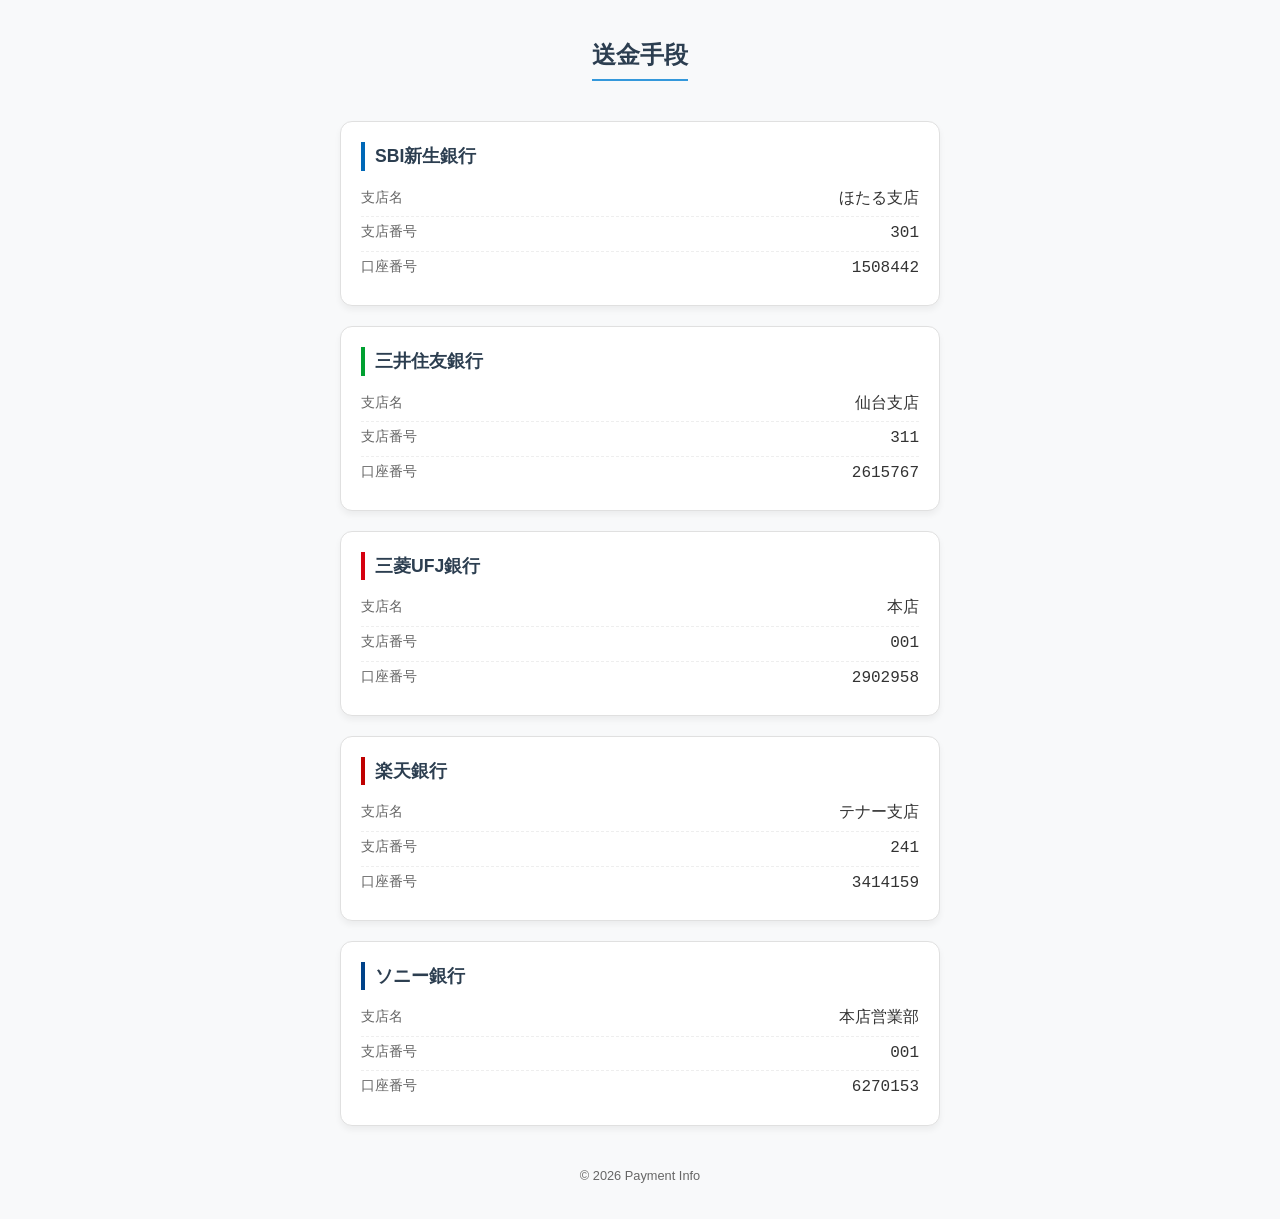
==== commit 5ac92162: "Merge pull request #7 from Iori-Oshima/feat/add-sbi-shinsei-bank feat: add SBI Shinsei Bank to the p" ====
--- a/payment/index.html
+++ b/payment/index.html
@@ -147,10 +147,6 @@
       --accent-color: #004289;
     }
 
-    .paypay {
-      --accent-color: #ff0033;
-    }
-
     footer {
       margin-top: 40px;
       text-align: center;
@@ -265,15 +261,6 @@
           <span class="value">6270153</span>
         </div>
       </div>
-
-      <!-- PayPay -->
-      <div class="card paypay">
-        <div class="bank-name">PayPay</div>
-        <div class="info-row">
-          <span class="label">ID</span>
-          <span class="value">oota_nikukuitee</span>
-        </div>
-      </div>
     </div>
 
     <footer>
